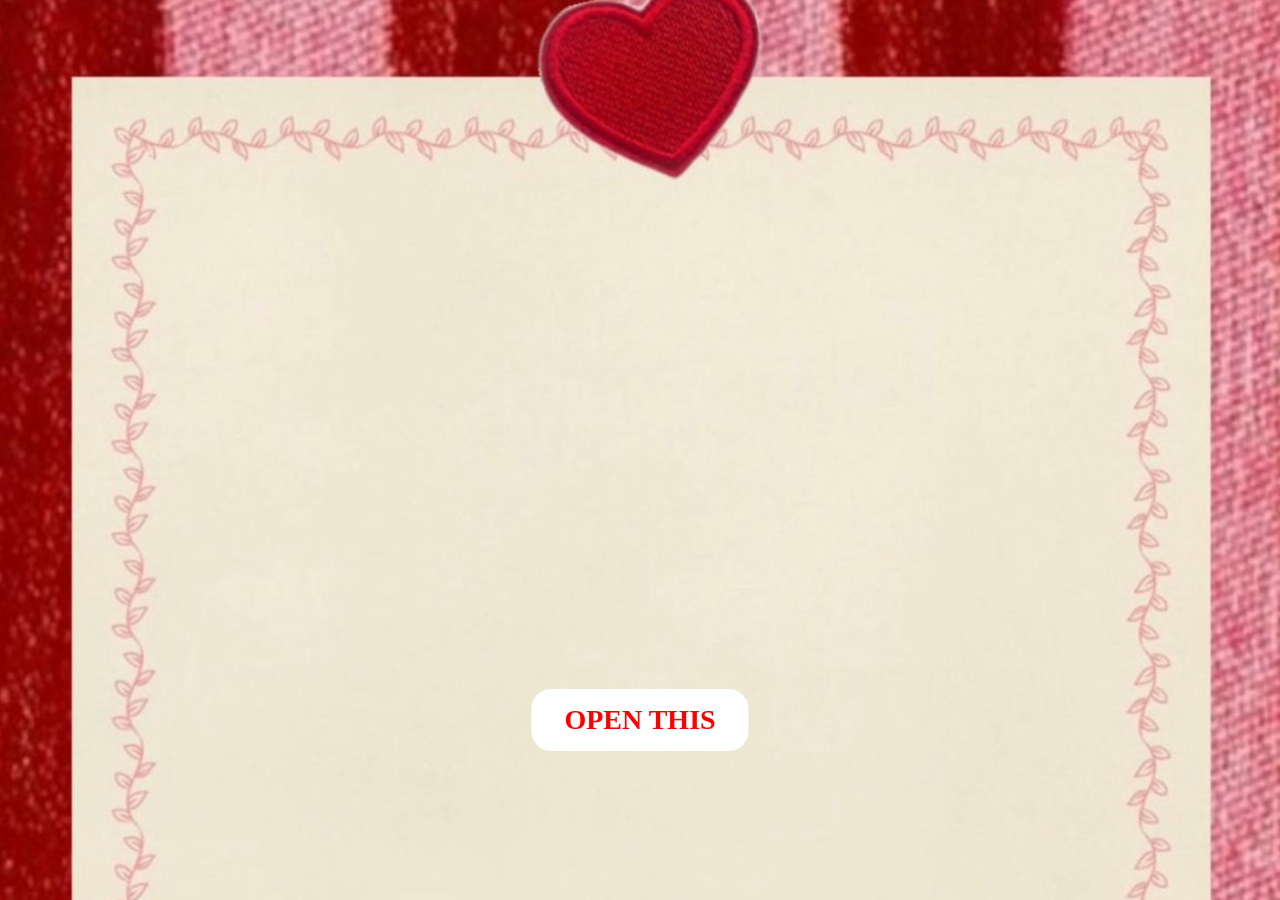
==== index.html @ 78641381 "Add files via upload" ====
<!DOCTYPE html>
<html>
<head>
    <meta name="viewport" content="width=device-width, initial-scale=1.0">
    <title>open this</title>
    <style>
        body {
            margin: 0;
            padding: 0;
            width: 100vw;
            height: 100vh;
            background: url('jah.jpg') no-repeat center center fixed;
            background-size: cover;
            display: flex;
            justify-content: center;
            align-items: center;
            position: relative;
            overflow: hidden;
        }
        .letter-btn {
            position: absolute;
            /* Binaba ko na nang sagad sa 80% para mapunta sa ilalim ng text */
            top: 80%; 
            left: 50%;
            transform: translate(-50%, -50%);
            font-size: 28px;
            color: RED;
            text-decoration: none;
            font-weight: bold;
            background-color: WHITE;
            padding: 12px 30px;
            border-radius: 20px;
            border: 3px solid WHITE;
            z-index: 9999;
        }
    </style>
</head>
<body>
    <a href="jeh.html" class="letter-btn">OPEN THIS</a>
</body>
</html>
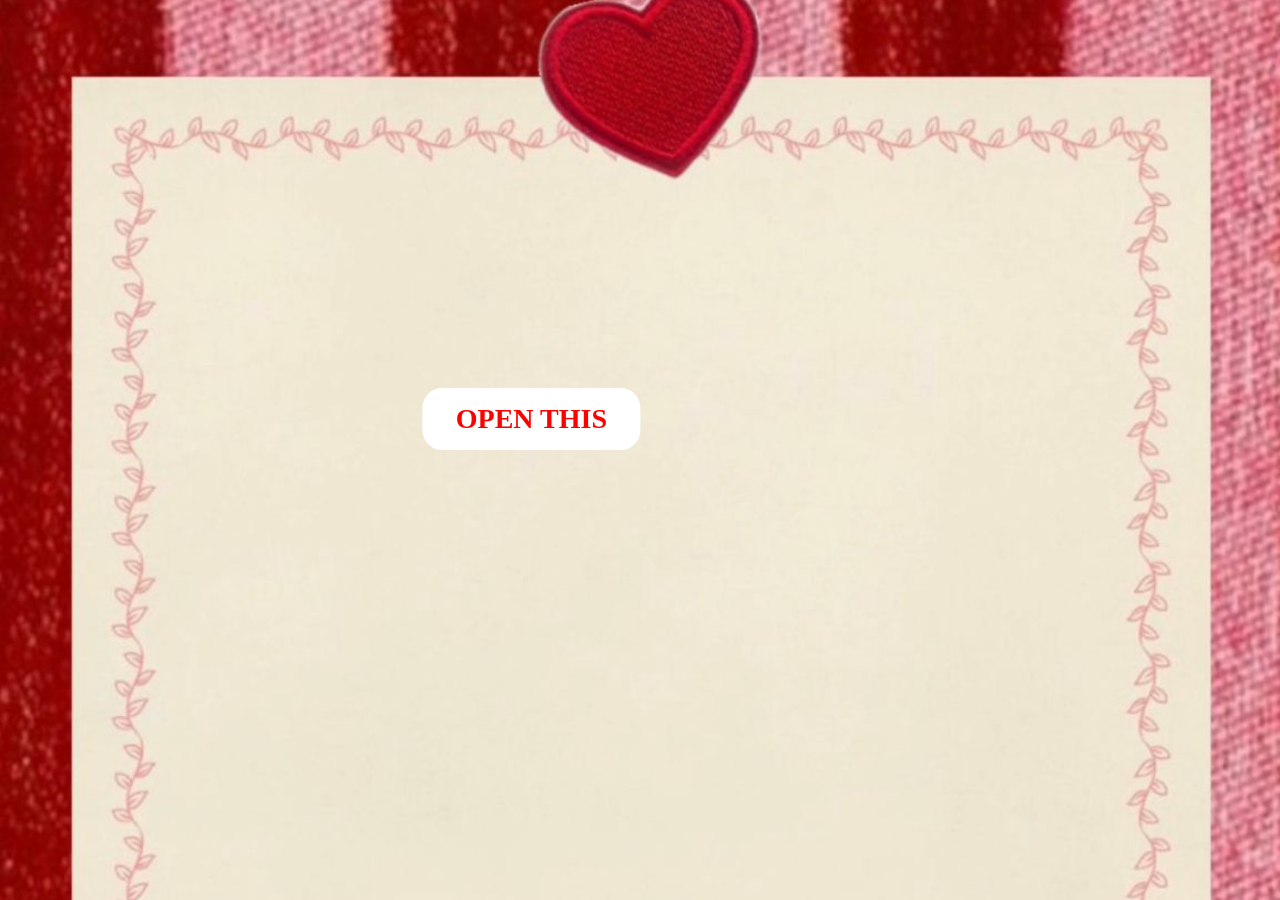
==== commit aa25ba6e: "Update index.html" ====
--- a/index.html
+++ b/index.html
@@ -20,8 +20,7 @@
         .letter-btn {
             position: absolute;
             /* Binaba ko na nang sagad sa 80% para mapunta sa ilalim ng text */
-            top: 80%; 
-            left: 50%;
+           positi9on: denter;
             transform: translate(-50%, -50%);
             font-size: 28px;
             color: RED;
@@ -38,4 +37,4 @@
 <body>
     <a href="jeh.html" class="letter-btn">OPEN THIS</a>
 </body>
-</html>+</html>
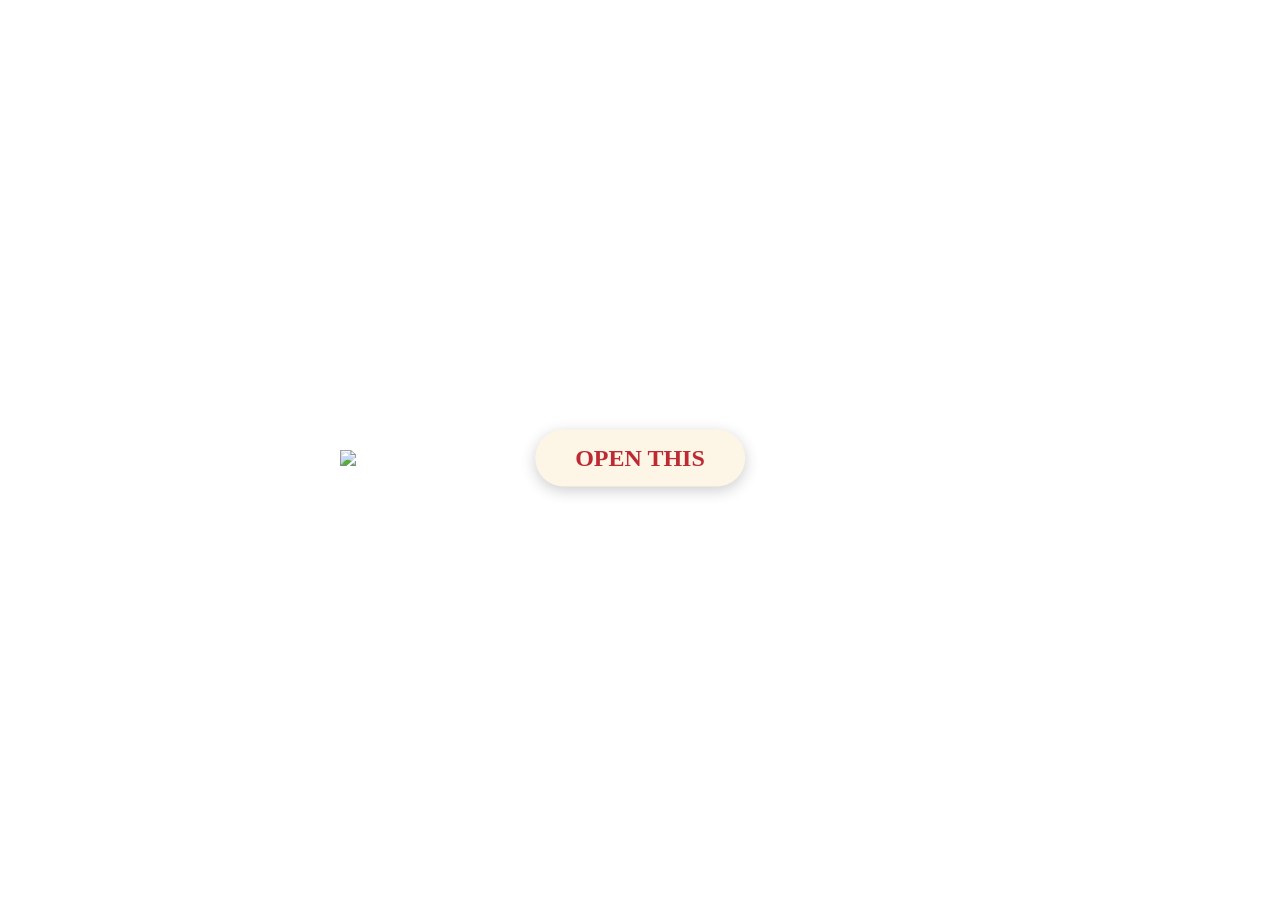
==== commit 68ce486d: "Update index.html" ====
--- a/index.html
+++ b/index.html
@@ -4,37 +4,49 @@
     <meta name="viewport" content="width=device-width, initial-scale=1.0">
     <title>open this</title>
     <style>
-        body {
-            margin: 0;
-            padding: 0;
-            width: 100vw;
-            height: 100vh;
-            background: url('jah.jpg') no-repeat center center fixed;
-            background-size: cover;
-            display: flex;
-            justify-content: center;
-            align-items: center;
-            position: relative;
-            overflow: hidden;
-        }
-        .letter-btn {
-            position: absolute;
-            /* Binaba ko na nang sagad sa 80% para mapunta sa ilalim ng text */
-           positi9on: denter;
-            transform: translate(-50%, -50%);
-            font-size: 28px;
-            color: RED;
-            text-decoration: none;
-            font-weight: bold;
-            background-color: WHITE;
-            padding: 12px 30px;
-            border-radius: 20px;
-            border: 3px solid WHITE;
-            z-index: 9999;
-        }
+      .main-container {
+    position: relative;
+    width: 100%;
+    height: 100vh;
+    display: flex;
+    justify-content: center;
+    align-items: center;
+}
+
+/* Eto yung styling para sa button mo */
+.open-btn {
+    position: absolute;
+    top: 50%; /* Gitna mula sa taas */
+    left: 50%; /* Gitna mula sa kaliwa */
+    transform: translate(-50%, -50%); /* Magic para saktong gitna talaga */
+    padding: 15px 40px;
+    background-color: #fdf5e6; /* Cream color base sa pic mo */
+    color: #bd2a33; /* Red text */
+    text-decoration: none;
+    font-family: 'Indie Flower', cursive; /* O kung anong font gamit mo */
+    font-size: 1.5rem;
+    font-weight: bold;
+    border-radius: 50px;
+    box-shadow: 0 4px 15px rgba(0,0,0,0.2);
+    border: none;
+    cursor: pointer;
+    z-index: 100;
+    transition: 0.3s;
+}
+
+.open-btn:hover {
+    transform: translate(-50%, -50%) scale(1.1);
+    background-color: white;
+}
     </style>
 </head>
 <body>
-    <a href="jeh.html" class="letter-btn">OPEN THIS</a>
+  <div class="main-container">
+    <!-- Eto yung background image mo na nakita ko sa picture -->
+    <img src="main-bg.jpg" style="width: 100%; max-width: 600px; display: block;">
+
+    <!-- Eto yung button na gitnang-gitna -->
+    <a href="jeh.html" class="open-btn">OPEN THIS</a>
+</div>
 </body>
 </html>
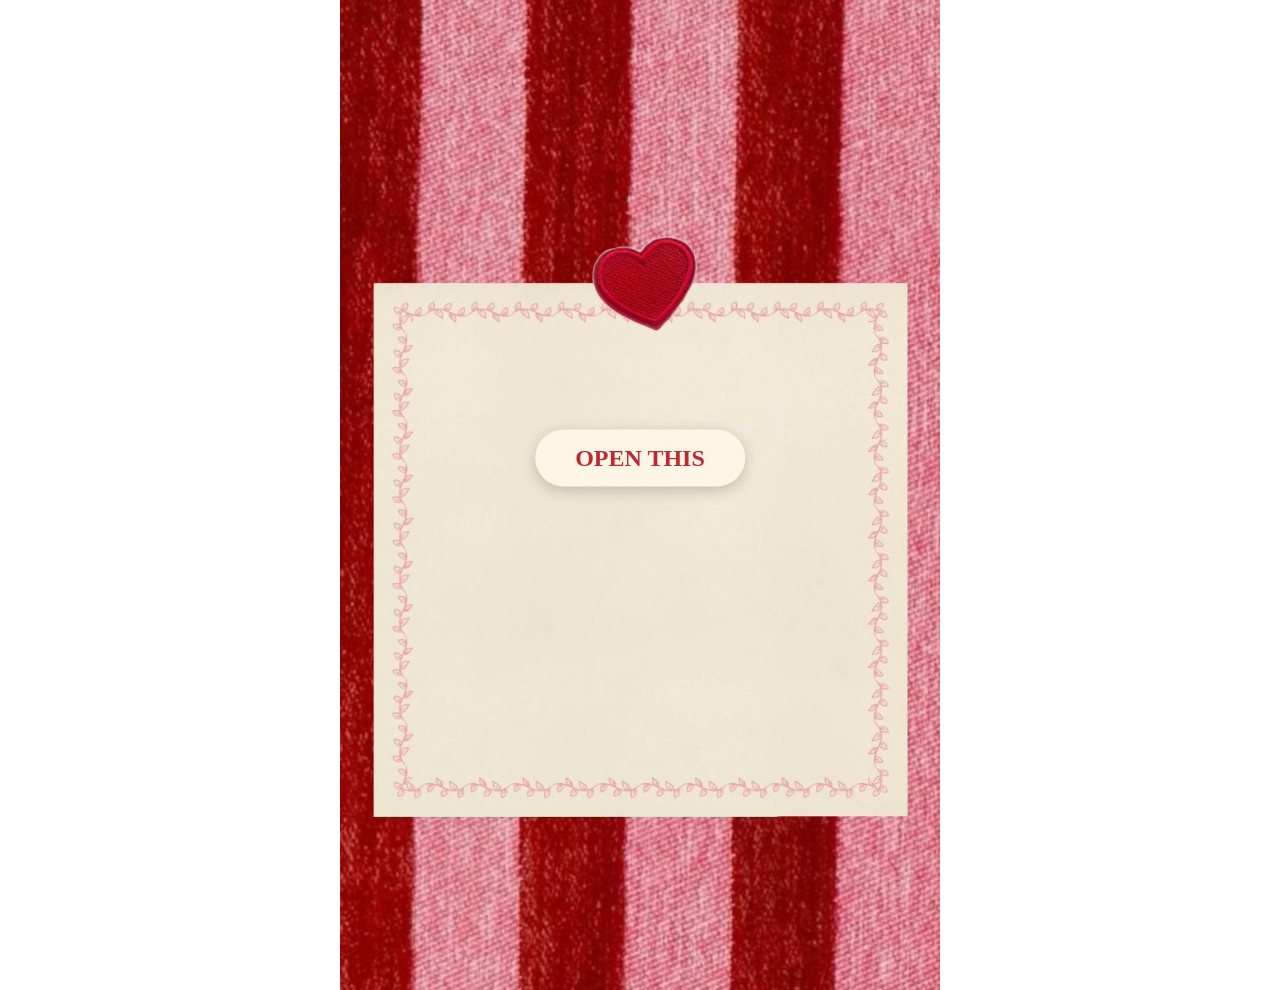
==== commit 667f9044: "Change background image in index.html Updated the background image source from 'main-bg.jpg' to 'jah" ====
--- a/index.html
+++ b/index.html
@@ -43,7 +43,7 @@
 <body>
   <div class="main-container">
     <!-- Eto yung background image mo na nakita ko sa picture -->
-    <img src="main-bg.jpg" style="width: 100%; max-width: 600px; display: block;">
+    <img src="jah.jpg" style="width: 100%; max-width: 600px; display: block;">
 
     <!-- Eto yung button na gitnang-gitna -->
     <a href="jeh.html" class="open-btn">OPEN THIS</a>
